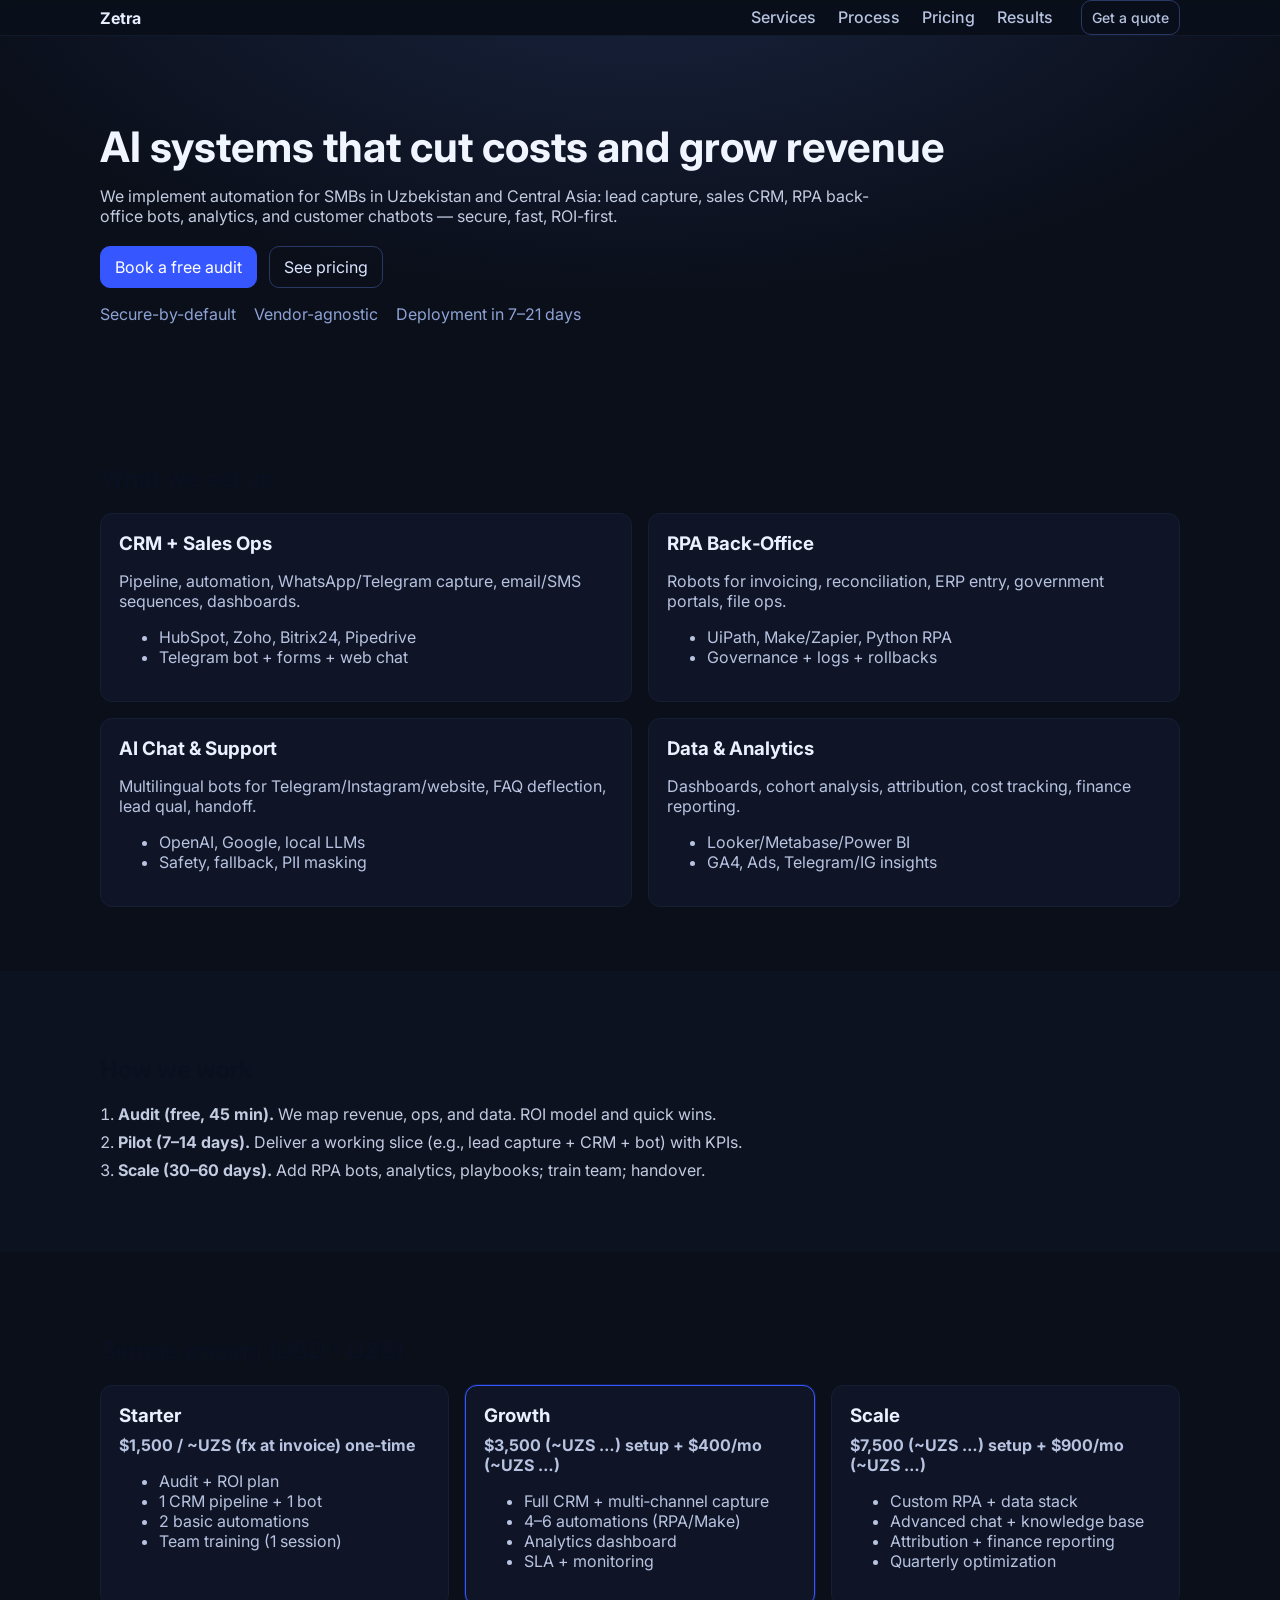
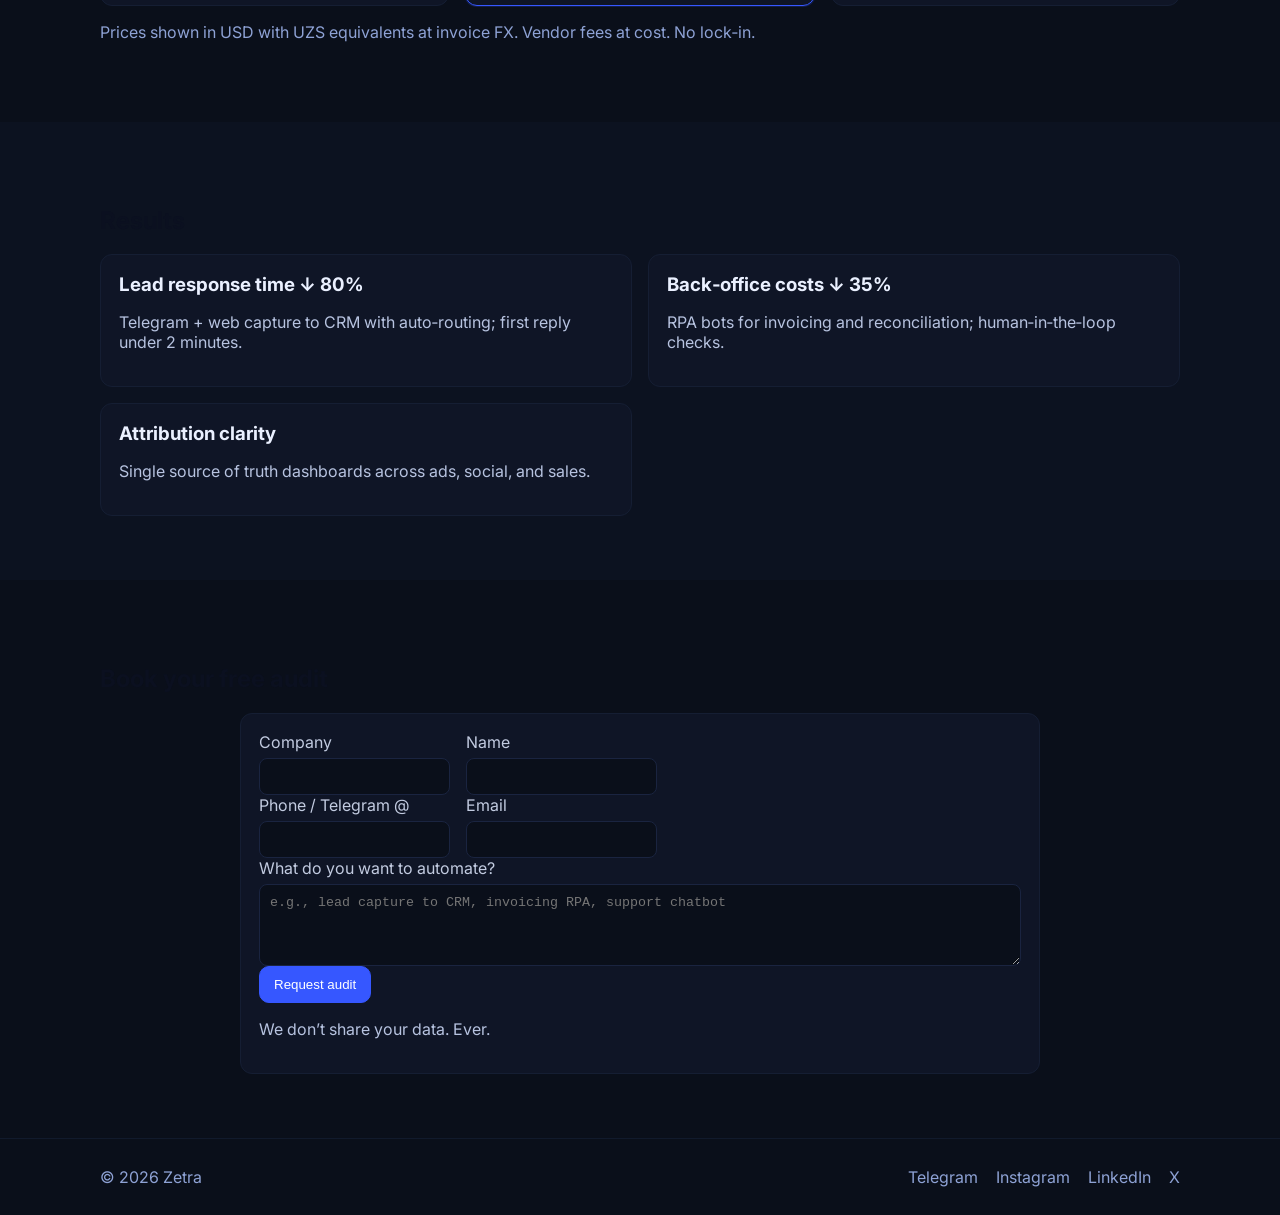
==== index.html @ e08797fa "feat: initial Zetra site (static, EN primary, USD/UZS pricing ready)" ====
<!doctype html>
<html lang="en">
<head>
  <meta charset="utf-8" />
  <meta name="viewport" content="width=device-width, initial-scale=1" />
  <title>Zetra — AI Systems for Central Asia SMBs</title>
  <meta name="description" content="We design and implement AI-powered automations for SMBs in Uzbekistan and Central Asia: CRM, RPA, analytics, chatbots, and workflow automation." />
  <link rel="preconnect" href="https://fonts.googleapis.com">
  <link rel="preconnect" href="https://fonts.gstatic.com" crossorigin>
  <link href="https://fonts.googleapis.com/css2?family=Inter:wght@400;500;600;700&display=swap" rel="stylesheet">
  <link rel="stylesheet" href="styles.css" />
</head>
<body>
  <header class="nav">
    <div class="container row between center">
      <div class="brand">Zetra</div>
      <nav>
        <a href="#services">Services</a>
        <a href="#process">Process</a>
        <a href="#pricing">Pricing</a>
        <a href="#cases">Results</a>
        <a href="#contact" class="btn btn-small">Get a quote</a>
      </nav>
    </div>
  </header>

  <section class="hero">
    <div class="container">
      <h1>AI systems that cut costs and grow revenue</h1>
      <p>We implement automation for SMBs in Uzbekistan and Central Asia: lead capture, sales CRM, RPA back-office bots, analytics, and customer chatbots — secure, fast, ROI-first.</p>
      <div class="cta">
        <a href="#contact" class="btn btn-primary">Book a free audit</a>
        <a href="#pricing" class="btn btn-ghost">See pricing</a>
      </div>
      <div class="trust">
        <span>Secure-by-default</span>
        <span>Vendor-agnostic</span>
        <span>Deployment in 7–21 days</span>
      </div>
    </div>
  </section>

  <section id="services" class="section">
    <div class="container">
      <h2>What we set up</h2>
      <div class="grid">
        <div class="card">
          <h3>CRM + Sales Ops</h3>
          <p>Pipeline, automation, WhatsApp/Telegram capture, email/SMS sequences, dashboards.</p>
          <ul>
            <li>HubSpot, Zoho, Bitrix24, Pipedrive</li>
            <li>Telegram bot + forms + web chat</li>
          </ul>
        </div>
        <div class="card">
          <h3>RPA Back‑Office</h3>
          <p>Robots for invoicing, reconciliation, ERP entry, government portals, file ops.</p>
          <ul>
            <li>UiPath, Make/Zapier, Python RPA</li>
            <li>Governance + logs + rollbacks</li>
          </ul>
        </div>
        <div class="card">
          <h3>AI Chat & Support</h3>
          <p>Multilingual bots for Telegram/Instagram/website, FAQ deflection, lead qual, handoff.</p>
          <ul>
            <li>OpenAI, Google, local LLMs</li>
            <li>Safety, fallback, PII masking</li>
          </ul>
        </div>
        <div class="card">
          <h3>Data & Analytics</h3>
          <p>Dashboards, cohort analysis, attribution, cost tracking, finance reporting.</p>
          <ul>
            <li>Looker/Metabase/Power BI</li>
            <li>GA4, Ads, Telegram/IG insights</li>
          </ul>
        </div>
      </div>
    </div>
  </section>

  <section id="process" class="section alt">
    <div class="container">
      <h2>How we work</h2>
      <ol class="steps">
        <li>
          <strong>Audit (free, 45 min).</strong>
          We map revenue, ops, and data. ROI model and quick wins.
        </li>
        <li>
          <strong>Pilot (7–14 days).</strong>
          Deliver a working slice (e.g., lead capture + CRM + bot) with KPIs.
        </li>
        <li>
          <strong>Scale (30–60 days).</strong>
          Add RPA bots, analytics, playbooks; train team; handover.
        </li>
      </ol>
    </div>
  </section>

  <section id="pricing" class="section">
    <div class="container">
      <h2>Simple pricing (USD • UZS)</h2>
      <div class="grid pricing">
        <div class="card">
          <h3>Starter</h3>
          <p class="price">$1,500 / ~UZS (fx at invoice) one‑time</p>
          <ul>
            <li>Audit + ROI plan</li>
            <li>1 CRM pipeline + 1 bot</li>
            <li>2 basic automations</li>
            <li>Team training (1 session)</li>
          </ul>
        </div>
        <div class="card highlight">
          <h3>Growth</h3>
          <p class="price">$3,500 (~UZS …) setup + $400/mo (~UZS …)</p>
          <ul>
            <li>Full CRM + multi‑channel capture</li>
            <li>4–6 automations (RPA/Make)</li>
            <li>Analytics dashboard</li>
            <li>SLA + monitoring</li>
          </ul>
        </div>
        <div class="card">
          <h3>Scale</h3>
          <p class="price">$7,500 (~UZS …) setup + $900/mo (~UZS …)</p>
          <ul>
            <li>Custom RPA + data stack</li>
            <li>Advanced chat + knowledge base</li>
            <li>Attribution + finance reporting</li>
            <li>Quarterly optimization</li>
          </ul>
        </div>
      </div>
      <p class="note">Prices shown in USD with UZS equivalents at invoice FX. Vendor fees at cost. No lock‑in.</p>
    </div>
  </section>

  <section id="cases" class="section alt">
    <div class="container">
      <h2>Results</h2>
      <div class="grid">
        <div class="card">
          <h3>Lead response time ↓ 80%</h3>
          <p>Telegram + web capture to CRM with auto‑routing; first reply under 2 minutes.</p>
        </div>
        <div class="card">
          <h3>Back‑office costs ↓ 35%</h3>
          <p>RPA bots for invoicing and reconciliation; human‑in‑the‑loop checks.</p>
        </div>
        <div class="card">
          <h3>Attribution clarity</h3>
          <p>Single source of truth dashboards across ads, social, and sales.</p>
        </div>
      </div>
    </div>
  </section>

  <section id="contact" class="section contact">
    <div class="container">
      <h2>Book your free audit</h2>
      <form id="contactForm" class="card">
        <div class="row">
          <label>
            Company
            <input type="text" name="company" required />
          </label>
          <label>
            Name
            <input type="text" name="name" required />
          </label>
        </div>
        <div class="row">
          <label>
            Phone / Telegram @
            <input type="text" name="phone" required />
          </label>
          <label>
            Email
            <input type="email" name="email" required />
          </label>
        </div>
        <label>
          What do you want to automate?
          <textarea name="needs" rows="4" placeholder="e.g., lead capture to CRM, invoicing RPA, support chatbot"></textarea>
        </label>
        <button type="submit" class="btn btn-primary">Request audit</button>
        <p class="privacy">We don’t share your data. Ever.</p>
      </form>
    </div>
  </section>

  <footer class="footer">
    <div class="container row between center">
      <div>© <span id="year"></span> Zetra</div>
      <div class="socials">
        <a href="#" aria-label="Telegram">Telegram</a>
        <a href="#" aria-label="Instagram">Instagram</a>
        <a href="#" aria-label="LinkedIn">LinkedIn</a>
        <a href="#" aria-label="X">X</a>
      </div>
    </div>
  </footer>

  <script src="script.js"></script>
</body>
</html>
---- styles.css ----
*{box-sizing:border-box}html,body{margin:0;padding:0;font-family:Inter,system-ui,-apple-system,Segoe UI,Roboto,Ubuntu,Cantarell,"Noto Sans","Helvetica Neue",Arial,"Apple Color Emoji","Segoe UI Emoji";color:#0b1020;background:#0a0f1a}
.container{max-width:1120px;margin:0 auto;padding:0 20px}
.row{display:flex;gap:16px}
.between{justify-content:space-between}.center{align-items:center}
.nav{position:sticky;top:0;background:rgba(10,15,26,.8);backdrop-filter:saturate(150%) blur(8px);border-bottom:1px solid #111a2c}
.nav .brand{font-weight:700;color:#e6eeff}
.nav nav a{color:#b7c3e0;margin-left:18px;text-decoration:none;font-weight:500}
.nav nav a.btn{margin-left:24px}
.hero{padding:88px 0 56px;background:radial-gradient(80% 150% at 50% -30%,#1a2440 0%,#0a0f1a 70%)}
.hero h1{font-size:42px;line-height:1.1;margin:0 0 12px;color:#f1f5ff}
.hero p{color:#c2cbe0;max-width:800px}
.cta{margin-top:20px;display:flex;gap:12px}
.trust{margin-top:16px;color:#8ea2d5;display:flex;gap:18px;flex-wrap:wrap}
.section{padding:64px 0}
.section.alt{background:#0c1220}
.grid{display:grid;grid-template-columns:repeat(12,1fr);gap:16px}
.card{grid-column:span 6;background:#0f1526;border:1px solid #151e33;border-radius:12px;padding:18px}
.card h3{margin:0 0 8px;color:#eaf0ff}
.card p, .card li{color:#b7c3e0}
.pricing .card{grid-column:span 4}
.pricing .card.highlight{border-color:#3657ff;box-shadow:0 0 0 1px #3657ff33}
.steps{margin:0;padding-left:18px;color:#c2cbe0}
.steps li{margin:8px 0}
.note{color:#8ea2d5}
.contact form.card{max-width:800px;margin:0 auto}
label{display:flex;flex-direction:column;gap:6px;color:#c2cbe0}
input,textarea{background:#0a0f1a;border:1px solid #1a2440;color:#e6eeff;border-radius:8px;padding:10px}
.btn{display:inline-block;padding:10px 14px;border-radius:10px;border:1px solid #2a3866;color:#dbe5ff;text-decoration:none}
.btn:hover{border-color:#3657ff}
.btn-primary{background:#3657ff;border-color:#3657ff;color:#fff}
.btn-ghost{background:transparent}
.btn-small{padding:8px 10px;font-size:14px}
.footer{padding:28px 0;border-top:1px solid #111a2c;color:#8ea2d5}
.socials a{color:#8ea2d5;text-decoration:none;margin-left:14px}
.price{font-weight:700;color:#e6eeff;margin:8px 0}
@media (max-width:900px){.grid{grid-template-columns:repeat(6,1fr)}.card{grid-column:span 6}.pricing .card{grid-column:span 6}.hero h1{font-size:34px}}
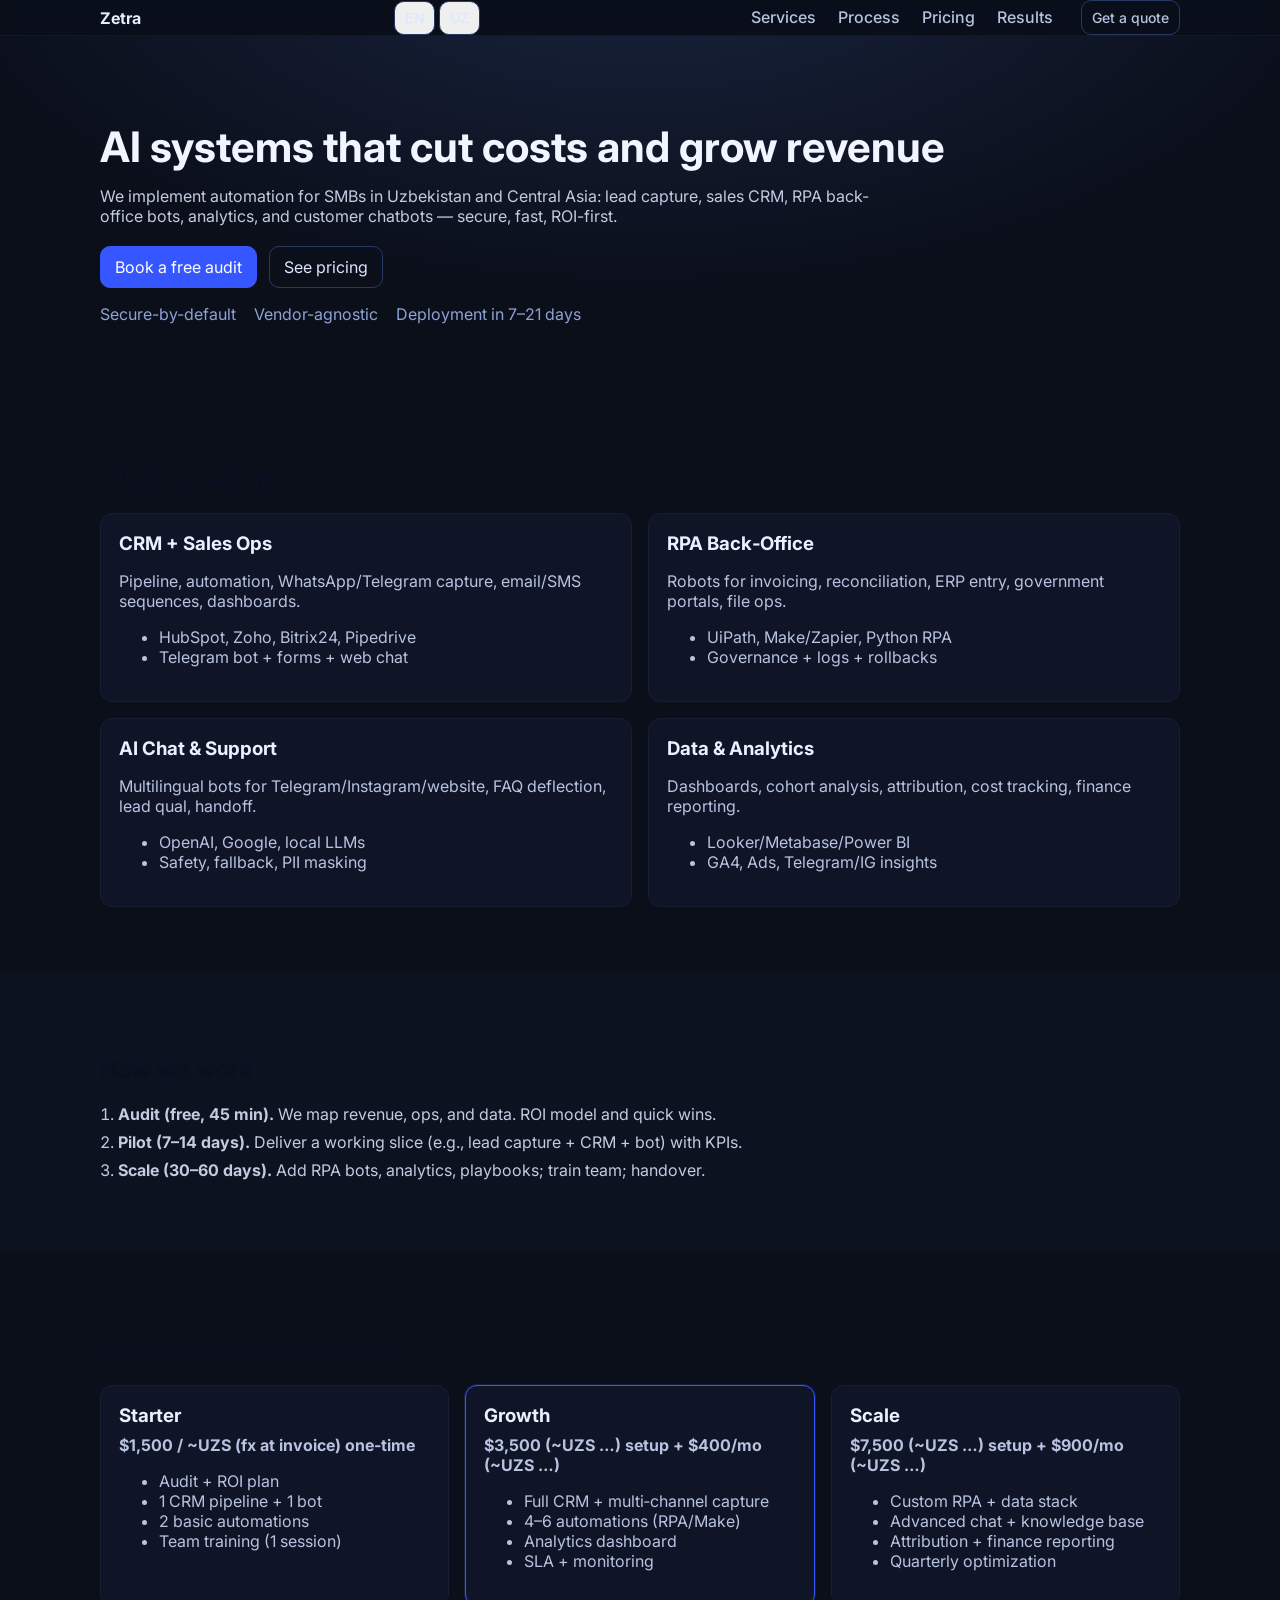
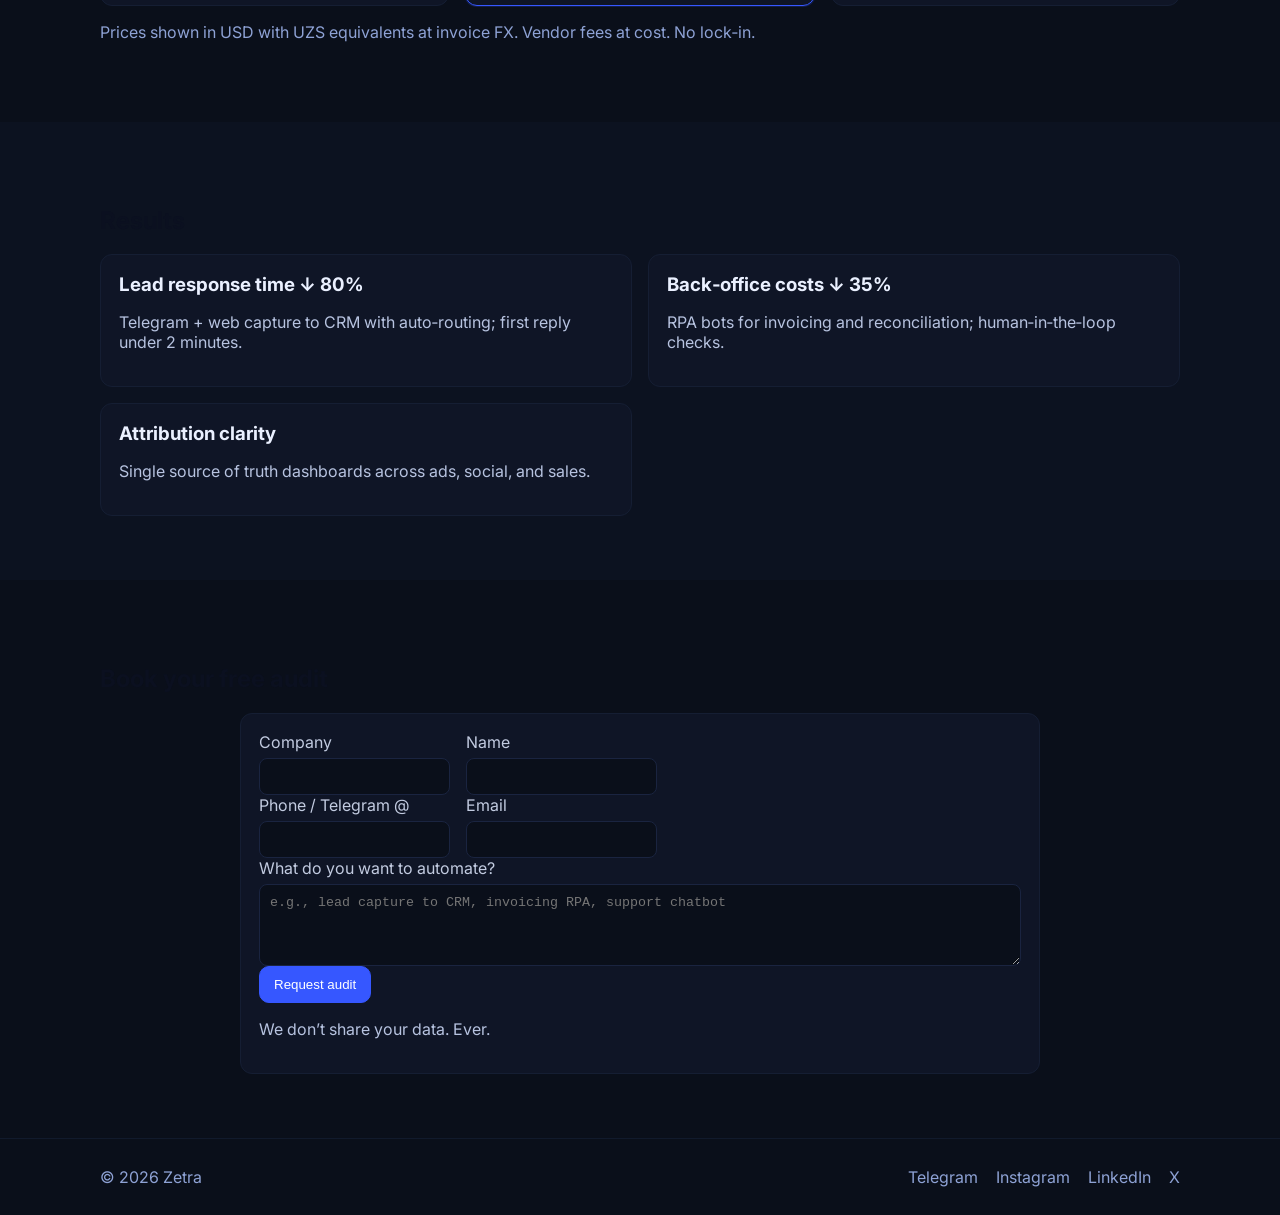
==== commit f929854c: "feat: i18n (EN/UZ), OG/SEO meta, analytics placeholders, safer lead handling" ====
--- a/index.html
+++ b/index.html
@@ -8,12 +8,26 @@
   <link rel="preconnect" href="https://fonts.googleapis.com">
   <link rel="preconnect" href="https://fonts.gstatic.com" crossorigin>
   <link href="https://fonts.googleapis.com/css2?family=Inter:wght@400;500;600;700&display=swap" rel="stylesheet">
+  <meta property="og:title" content="Zetra — AI Systems for Central Asia SMBs" />
+  <meta property="og:description" content="Automation that cuts costs and grows revenue: CRM, RPA, chatbots, analytics. Deployment in 7–21 days." />
+  <meta property="og:type" content="website" />
+  <meta property="og:url" content="https://ez4martian.github.io/Zetra/" />
+  <meta name="twitter:card" content="summary_large_image" />
   <link rel="stylesheet" href="styles.css" />
+  <!-- Plausible (optional): set data-domain, then uncomment -->
+  <!-- <script defer data-domain="zetra.example" src="https://plausible.io/js/script.js"></script> -->
+  <!-- GA4 (optional): replace MEASUREMENT_ID -->
+  <!-- <script async src="https://www.googletagmanager.com/gtag/js?id=G-MEASUREMENT_ID"></script>
+  <script>window.dataLayer=window.dataLayer||[];function gtag(){dataLayer.push(arguments)};gtag('js',new Date());gtag('config','G-MEASUREMENT_ID');</script> -->
 </head>
 <body>
   <header class="nav">
     <div class="container row between center">
       <div class="brand">Zetra</div>
+      <div class="lang">
+        <button type="button" class="btn btn-small" data-lang="en">EN</button>
+        <button type="button" class="btn btn-small" data-lang="uz">UZ</button>
+      </div>
       <nav>
         <a href="#services">Services</a>
         <a href="#process">Process</a>
@@ -26,11 +40,11 @@
 
   <section class="hero">
     <div class="container">
-      <h1>AI systems that cut costs and grow revenue</h1>
-      <p>We implement automation for SMBs in Uzbekistan and Central Asia: lead capture, sales CRM, RPA back-office bots, analytics, and customer chatbots — secure, fast, ROI-first.</p>
+      <h1 data-i18n="hero_title">AI systems that cut costs and grow revenue</h1>
+      <p data-i18n="hero_sub">We implement automation for SMBs in Uzbekistan and Central Asia: lead capture, sales CRM, RPA back-office bots, analytics, and customer chatbots — secure, fast, ROI-first.</p>
       <div class="cta">
-        <a href="#contact" class="btn btn-primary">Book a free audit</a>
-        <a href="#pricing" class="btn btn-ghost">See pricing</a>
+        <a href="#contact" class="btn btn-primary" data-i18n="cta_audit">Book a free audit</a>
+        <a href="#pricing" class="btn btn-ghost" data-i18n="cta_pricing">See pricing</a>
       </div>
       <div class="trust">
         <span>Secure-by-default</span>
@@ -206,5 +220,6 @@
   </footer>
 
   <script src="script.js"></script>
+  <script src="i18n.js"></script>
 </body>
 </html>
